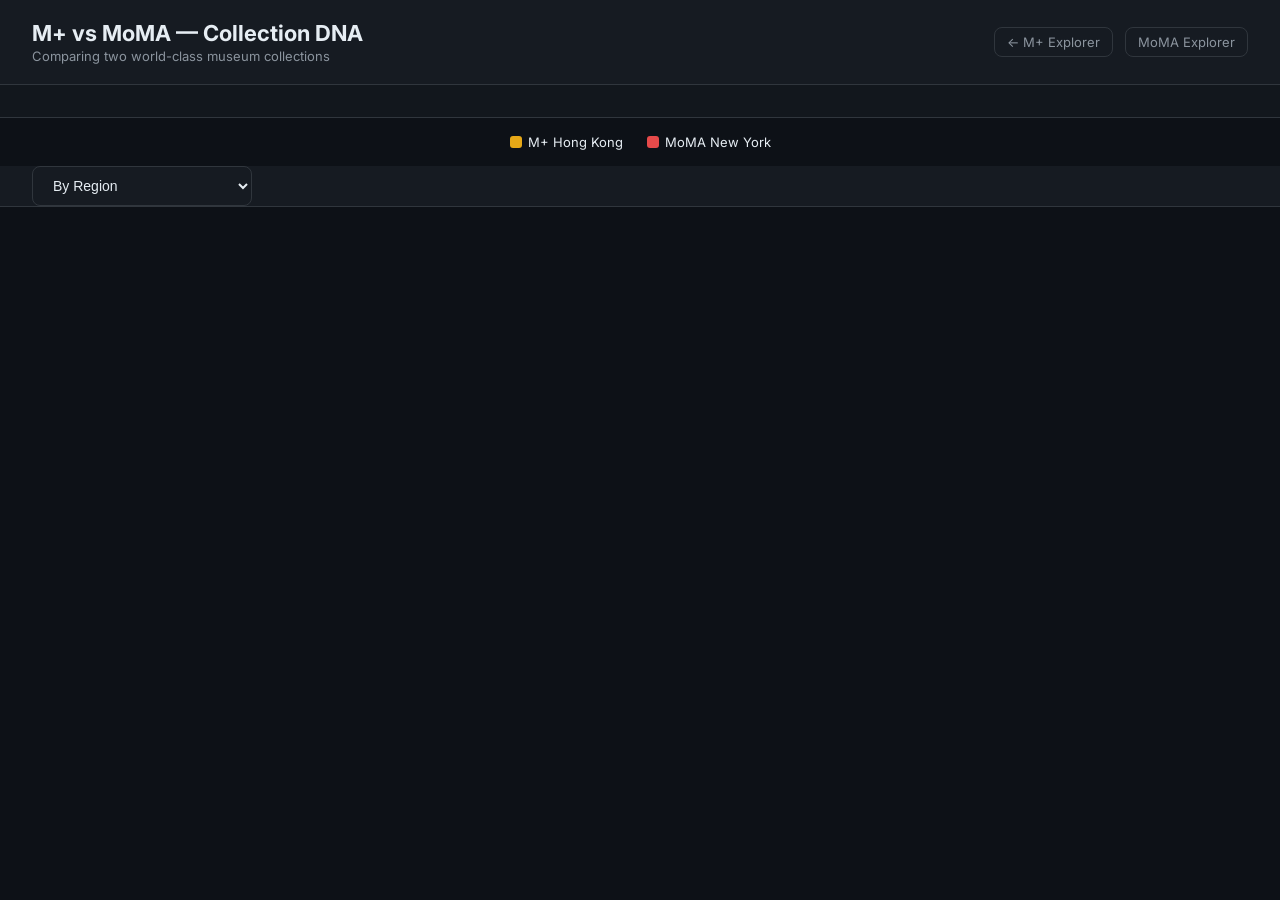
==== compare.html @ 6216d6c4 "Copy of mplus_collection_explorer site code (index, main.js, graph.js, styles, sub-pages)" ====
<!DOCTYPE html>
<html lang="en">
<head>
  <meta charset="UTF-8">
  <meta name="viewport" content="width=device-width, initial-scale=1.0">
  <title>M+ vs MoMA — Collection Comparison</title>
  <link rel="preconnect" href="https://fonts.googleapis.com">
  <link href="https://fonts.googleapis.com/css2?family=Inter:wght@400;500;600;700&display=swap" rel="stylesheet">
  <style>
    :root {
      --bg: #0d1117; --surface: #161b22; --border: #30363d;
      --text: #e6edf3; --muted: #8b949e;
      --mplus: #e6a817; --moma: #e64a4a;
    }
    * { margin:0; padding:0; box-sizing:border-box; }
    body { font-family:'Inter',sans-serif; background:var(--bg); color:var(--text); min-height:100vh; }

    header {
      padding: 20px 32px; display:flex; align-items:center; justify-content:space-between;
      border-bottom: 1px solid var(--border); background: var(--surface);
    }
    header h1 { font-size: 22px; font-weight: 700; }
    header .subtitle { color: var(--muted); font-size: 13px; margin-top: 2px; }
    .nav-links { display:flex; gap:12px; }
    .nav-links a {
      color: var(--muted); text-decoration:none; font-size:13px; padding:6px 12px;
      border:1px solid var(--border); border-radius:8px; transition: all 0.2s;
    }
    .nav-links a:hover { color: var(--text); border-color: var(--muted); }

    .stats-bar {
      display:flex; gap:32px; padding:16px 32px; border-bottom:1px solid var(--border);
      background: rgba(22,27,34,0.6);
    }
    .stat { text-align:center; }
    .stat-value { font-size:28px; font-weight:700; }
    .stat-label { font-size:12px; color:var(--muted); text-transform:uppercase; letter-spacing:0.5px; }
    .stat-mplus .stat-value { color: var(--mplus); }
    .stat-moma .stat-value { color: var(--moma); }

    .tabs {
      display:flex; gap:0; padding:0 32px; border-bottom:1px solid var(--border); background:var(--surface);
    }
    .tab {
      padding:12px 20px; cursor:pointer; font-size:14px; color:var(--muted);
      border-bottom:2px solid transparent; transition: all 0.2s;
    }
    .tab:hover { color:var(--text); }
    .tab.active { color:var(--text); border-bottom-color:var(--mplus); }

    .chart-container { padding:24px 32px; }
    .chart-title { font-size:16px; font-weight:600; margin-bottom:4px; }
    .chart-subtitle { font-size:12px; color:var(--muted); margin-bottom:16px; }
    #sankeyChart, #butterflyChart, #heatmapChart { width:100%; }

    .legend-row { display:flex; gap:24px; justify-content:center; margin:16px 0; }
    .legend-item { display:flex; align-items:center; gap:6px; font-size:13px; }
    .legend-dot { width:12px; height:12px; border-radius:3px; }

    /* Butterfly chart bars */
    .butterfly-row { display:flex; align-items:center; margin:3px 0; height:28px; }
    .butterfly-label { width:90px; text-align:center; font-size:12px; font-weight:500; flex-shrink:0; }
    .butterfly-left { flex:1; display:flex; justify-content:flex-end; }
    .butterfly-right { flex:1; display:flex; justify-content:flex-start; }
    .butterfly-bar { height:22px; border-radius:3px; min-width:2px; transition: width 0.5s; position:relative; }
    .butterfly-bar:hover { opacity:0.8; }
    .butterfly-bar .bar-tooltip {
      display:none; position:absolute; top:-28px; padding:3px 8px; background:#000;
      border-radius:4px; font-size:11px; white-space:nowrap; z-index:10;
    }
    .butterfly-bar:hover .bar-tooltip { display:block; }
    .butterfly-left .bar-tooltip { right:0; }
    .butterfly-right .bar-tooltip { left:0; }
    .butterfly-pct { font-size:10px; color:var(--muted); padding:0 6px; min-width:40px; }
    .butterfly-left .butterfly-pct { text-align:right; }

    /* Heatmap */
    .heatmap-grid { display:grid; grid-template-columns:180px 1fr 1fr; gap:1px; background:var(--border); }
    .heatmap-cell { padding:8px 12px; background:var(--bg); font-size:13px; }
    .heatmap-header { background:var(--surface); font-weight:600; font-size:12px; text-transform:uppercase; }
    .heatmap-bar-cell { position:relative; }
    .heatmap-bar { height:100%; position:absolute; top:0; left:0; opacity:0.3; }
    .heatmap-val { position:relative; z-index:1; }

    @media (max-width: 768px) {
      header { padding:12px 16px; flex-direction:column; gap:8px; }
      .stats-bar { padding:12px 16px; gap:16px; flex-wrap:wrap; }
      .stat-value { font-size:20px; }
      .tabs { padding:0 16px; overflow-x:auto; }
      .chart-container { padding:16px; }
      .butterfly-label { width:70px; font-size:11px; }
    }
  </style>
</head>
<body>
  <header>
    <div>
      <h1>M+ vs MoMA — Collection DNA</h1>
      <div class="subtitle">Comparing two world-class museum collections</div>
    </div>
    <div class="nav-links">
      <a href="./index.html">← M+ Explorer</a>
      <a href="./moma.html">MoMA Explorer</a>
    </div>
  </header>

  <div class="stats-bar" id="statsBar"></div>

  <div class="legend-row">
    <div class="legend-item"><div class="legend-dot" style="background:var(--mplus)"></div>M+ Hong Kong</div>
    <div class="legend-item"><div class="legend-dot" style="background:var(--moma)"></div>MoMA New York</div>
  </div>

  <div class="tabs" id="tabs">
    <select id="viewSelect" style="padding:10px 16px;font-size:14px;background:var(--surface);color:var(--text);border:1px solid var(--border);border-radius:8px;cursor:pointer;min-width:220px">
      <option value="region">By Region</option>
      <option value="nationality">By Country (Top 20)</option>
      <option value="decade">By Decade</option>
      <option value="department">By Department</option>
      <option value="overlap">Artist Overlap Network</option>
    </select>
  </div>

  <div class="chart-container" id="chartArea"></div>

  <script src="https://d3js.org/d3.v7.min.js"></script>
  <script>
let data = null;
const MPLUS = '#e6a817';
const MOMA = '#e64a4a';

async function init() {
  const resp = await fetch('./data/comparison.json?v=' + Date.now());
  data = await resp.json();

  // Stats bar
  const bar = document.getElementById('statsBar');
  bar.innerHTML = `
    <div class="stat stat-mplus"><div class="stat-value">${data.museums.mplus.total.toLocaleString()}</div><div class="stat-label">M+ Artworks</div></div>
    <div class="stat stat-moma"><div class="stat-value">${data.museums.moma.total.toLocaleString()}</div><div class="stat-label">MoMA Artworks</div></div>
    <div class="stat"><div class="stat-value">${(data.museums.moma.total / data.museums.mplus.total).toFixed(1)}×</div><div class="stat-label">Size Ratio</div></div>
  `;

  // Dropdown
  const sel = document.getElementById('viewSelect');
  sel.addEventListener('change', () => renderView(sel.value));

  renderView('region');
}

function renderView(view) {
  const area = document.getElementById('chartArea');

  if (view === 'region') {
    renderButterfly(area, data.region, 'Geographic Regions', 'Share of collection by world region (% of artworks with known nationality)');
  } else if (view === 'nationality') {
    renderButterfly(area, data.nationality, 'Top Nationalities', 'Top 20 artist nationalities — percentage of total collection', 20);
  } else if (view === 'decade') {
    renderButterfly(area, data.decade, 'Artworks by Decade', 'When were the artworks created?');
  } else if (view === 'overlap') {
    renderOverlap(area);
  }
}

function renderButterfly(container, dataset, title, subtitle, limit) {
  // Merge all keys
  let keys = [...new Set([...Object.keys(dataset.mplus), ...Object.keys(dataset.moma)])];
  
  // Sort: by total count desc (or chronologically for decades)
  if (keys[0] && keys[0].match(/^\d{4}s$/)) {
    keys.sort();
  } else {
    keys.sort((a,b) => ((dataset.mplus[b]||0)+(dataset.moma[b]||0)) - ((dataset.mplus[a]||0)+(dataset.moma[a]||0)));
  }
  if (limit) keys = keys.slice(0, limit);

  const mpTotal = Object.values(dataset.mplus).reduce((a,b)=>a+b, 0);
  const moTotal = Object.values(dataset.moma).reduce((a,b)=>a+b, 0);
  const maxPct = Math.max(...keys.map(k => Math.max((dataset.mplus[k]||0)/mpTotal, (dataset.moma[k]||0)/moTotal)));

  let html = `<div class="chart-title">${title}</div><div class="chart-subtitle">${subtitle}</div>`;
  html += '<div style="display:flex;gap:8px;margin-bottom:8px;font-size:11px;color:var(--muted)"><div style="flex:1;text-align:right">← M+</div><div style="width:90px"></div><div style="flex:1">MoMA →</div></div>';

  keys.forEach(k => {
    const mpVal = dataset.mplus[k] || 0;
    const moVal = dataset.moma[k] || 0;
    const mpPct = mpTotal ? (mpVal / mpTotal * 100) : 0;
    const moPct = moTotal ? (moVal / moTotal * 100) : 0;
    const mpW = maxPct ? (mpPct / (maxPct * 100) * 100) : 0;
    const moW = maxPct ? (moPct / (maxPct * 100) * 100) : 0;

    html += `<div class="butterfly-row">
      <div class="butterfly-left">
        <span class="butterfly-pct">${mpVal > 0 ? mpPct.toFixed(1)+'%' : ''}</span>
        <div class="butterfly-bar" style="width:${mpW}%;background:${MPLUS}">
          <span class="bar-tooltip">${k}: ${mpVal.toLocaleString()} (${mpPct.toFixed(1)}%)</span>
        </div>
      </div>
      <div class="butterfly-label">${k}</div>
      <div class="butterfly-right">
        <div class="butterfly-bar" style="width:${moW}%;background:${MOMA}">
          <span class="bar-tooltip">${k}: ${moVal.toLocaleString()} (${moPct.toFixed(1)}%)</span>
        </div>
        <span class="butterfly-pct">${moVal > 0 ? moPct.toFixed(1)+'%' : ''}</span>
      </div>
    </div>`;
  });

  container.innerHTML = html;
}

function renderHeatmap(container, deptData, catData, title) {
  // Show both museums' departments side by side
  const allDepts = [...new Set([...Object.keys(deptData.mplus), ...Object.keys(deptData.moma)])];
  const mpTotal = data.museums.mplus.total;
  const moTotal = data.museums.moma.total;

  let html = `<div class="chart-title">${title}</div>
    <div class="chart-subtitle">Department/Area breakdown — absolute count and % of total</div>
    <div style="margin-top:16px">
    <h3 style="font-size:14px;margin-bottom:8px;color:${MPLUS}">M+ Areas</h3>`;

  const mpDepts = Object.entries(deptData.mplus).sort((a,b)=>b[1]-a[1]);
  const maxMp = mpDepts[0]?.[1] || 1;
  mpDepts.forEach(([name, count]) => {
    const pct = (count/mpTotal*100).toFixed(1);
    const w = (count/maxMp*100);
    html += `<div style="display:flex;align-items:center;margin:4px 0;gap:8px">
      <div style="width:200px;font-size:13px;text-align:right">${name}</div>
      <div style="flex:1;position:relative;height:24px;background:rgba(255,255,255,0.03);border-radius:4px;overflow:hidden">
        <div style="width:${w}%;height:100%;background:${MPLUS};opacity:0.4;border-radius:4px"></div>
        <span style="position:absolute;left:8px;top:3px;font-size:12px">${count.toLocaleString()} (${pct}%)</span>
      </div>
    </div>`;
  });

  html += `<h3 style="font-size:14px;margin:16px 0 8px;color:${MOMA}">MoMA Departments</h3>`;
  const moDepts = Object.entries(deptData.moma).sort((a,b)=>b[1]-a[1]);
  const maxMo = moDepts[0]?.[1] || 1;
  moDepts.forEach(([name, count]) => {
    const pct = (count/moTotal*100).toFixed(1);
    const w = (count/maxMo*100);
    html += `<div style="display:flex;align-items:center;margin:4px 0;gap:8px">
      <div style="width:200px;font-size:13px;text-align:right">${name}</div>
      <div style="flex:1;position:relative;height:24px;background:rgba(255,255,255,0.03);border-radius:4px;overflow:hidden">
        <div style="width:${w}%;height:100%;background:${MOMA};opacity:0.4;border-radius:4px"></div>
        <span style="position:absolute;left:8px;top:3px;font-size:12px">${count.toLocaleString()} (${pct}%)</span>
      </div>
    </div>`;
  });

  html += '</div>';
  container.innerHTML = html;
}

let overlapData = null;
async function renderOverlap(container) {
  if (!overlapData) {
    container.innerHTML = '<div class="chart-title">Loading overlap data...</div>';
    const resp = await fetch('./data/overlap.json?v=' + Date.now());
    overlapData = await resp.json();
  }
  const s = overlapData.stats;
  const artists = overlapData.artists;

  // Venn diagram + force network
  let html = `<div class="chart-title">Artist Overlap</div>
    <div class="chart-subtitle">${s.both} artists appear in both collections</div>
    <svg id="vennSvg" width="100%" height="280" style="margin:8px 0"></svg>
    <div class="chart-title" style="font-size:14px;margin-top:16px">Overlap Network — Top 80 Shared Artists</div>
    <div class="chart-subtitle">Node size = total works across both museums. Color = collection bias.</div>
    <svg id="overlapSvg" width="100%" height="500" style="background:rgba(0,0,0,0.2);border-radius:12px"></svg>
    <div id="overlapTooltip" style="position:fixed;display:none;padding:8px 12px;background:#000;border:1px solid var(--border);border-radius:6px;font-size:12px;pointer-events:none;z-index:100"></div>
    <div style="margin-top:16px">
      <div class="chart-title" style="font-size:14px">Top 30 Shared Artists</div>
      <div id="overlapList"></div>
    </div>`;
  container.innerHTML = html;

  // Draw Venn diagram
  const vSvg = d3.select('#vennSvg');
  const vW = vSvg.node().getBoundingClientRect().width;
  const vH = 280;
  vSvg.attr('width', vW);
  const cx = vW / 2, cy = vH / 2;
  const rMplus = 90, rMoma = 110, overlap = 50; // circle overlap distance

  // M+ circle (left)
  vSvg.append('circle').attr('cx', cx - overlap).attr('cy', cy).attr('r', rMplus)
    .attr('fill', MPLUS).attr('fill-opacity', 0.2).attr('stroke', MPLUS).attr('stroke-width', 2);
  // MoMA circle (right)
  vSvg.append('circle').attr('cx', cx + overlap).attr('cy', cy).attr('r', rMoma)
    .attr('fill', MOMA).attr('fill-opacity', 0.2).attr('stroke', MOMA).attr('stroke-width', 2);

  // Labels
  vSvg.append('text').attr('x', cx - overlap - 40).attr('y', cy - 10)
    .attr('text-anchor', 'middle').attr('fill', MPLUS).attr('font-size', '28px').attr('font-weight', '700')
    .text(s.mplusOnly.toLocaleString());
  vSvg.append('text').attr('x', cx - overlap - 40).attr('y', cy + 14)
    .attr('text-anchor', 'middle').attr('fill', '#ccc').attr('font-size', '12px')
    .text('M+ only');

  vSvg.append('text').attr('x', cx).attr('y', cy - 10)
    .attr('text-anchor', 'middle').attr('fill', '#c084fc').attr('font-size', '28px').attr('font-weight', '700')
    .text(s.both);
  vSvg.append('text').attr('x', cx).attr('y', cy + 14)
    .attr('text-anchor', 'middle').attr('fill', '#ccc').attr('font-size', '12px')
    .text('Both');

  vSvg.append('text').attr('x', cx + overlap + 40).attr('y', cy - 10)
    .attr('text-anchor', 'middle').attr('fill', MOMA).attr('font-size', '28px').attr('font-weight', '700')
    .text(s.momaOnly.toLocaleString());
  vSvg.append('text').attr('x', cx + overlap + 40).attr('y', cy + 14)
    .attr('text-anchor', 'middle').attr('fill', '#ccc').attr('font-size', '12px')
    .text('MoMA only');

  // Museum name labels
  vSvg.append('text').attr('x', cx - overlap - 40).attr('y', cy + rMplus + 24)
    .attr('text-anchor', 'middle').attr('fill', MPLUS).attr('font-size', '14px').attr('font-weight', '600')
    .text('M+ Hong Kong');
  vSvg.append('text').attr('x', cx + overlap + 40).attr('y', cy + rMoma + 24)
    .attr('text-anchor', 'middle').attr('fill', MOMA).attr('font-size', '14px').attr('font-weight', '600')
    .text('MoMA New York');

  // Force network of top 80 overlap artists
  const top = artists.slice(0, 80);
  const svg = d3.select('#overlapSvg');
  const w = svg.node().getBoundingClientRect().width;
  const h = 500;
  svg.attr('width', w);
  const g = svg.append('g');
  svg.call(d3.zoom().scaleExtent([0.3,5]).on('zoom', e => g.attr('transform', e.transform)));

  // Nodes = artists, sized by total works
  const maxTotal = d3.max(top, d => d.total);
  const r = d3.scaleSqrt().domain([1, maxTotal]).range([4, 30]);
  const nodes = top.map(a => ({...a, radius: r(a.total)}));

  // Color by bias: gold=M+ heavy, red=MoMA heavy, purple=balanced
  function biasColor(a) {
    const ratio = a.mplus / (a.mplus + a.moma);
    if (ratio > 0.6) return '#e6a817';
    if (ratio < 0.4) return '#e64a4a';
    return '#c084fc';
  }

  // Links between artists that share nationality
  const links = [];
  for (let i=0; i<nodes.length; i++) {
    for (let j=i+1; j<nodes.length; j++) {
      if (nodes[i].nat && nodes[i].nat === nodes[j].nat && nodes[i].nat !== '') {
        links.push({source:i, target:j});
      }
    }
  }

  const sim = d3.forceSimulation(nodes)
    .force('charge', d3.forceManyBody().strength(-80))
    .force('center', d3.forceCenter(w/2, h/2))
    .force('collision', d3.forceCollide(d => d.radius + 6))
    .force('link', d3.forceLink(links).distance(60).strength(0.1));

  const link = g.append('g').selectAll('line').data(links).join('line')
    .attr('stroke','rgba(255,255,255,0.05)').attr('stroke-width',1);

  const tip = document.getElementById('overlapTooltip');
  const node = g.append('g').selectAll('circle').data(nodes).join('circle')
    .attr('r', d => d.radius)
    .attr('fill', d => biasColor(d))
    .attr('fill-opacity', 0.8)
    .attr('stroke', 'rgba(255,255,255,0.2)').attr('stroke-width', 1)
    .attr('cursor', 'pointer')
    .on('mouseover', (e,d) => {
      tip.style.display='block'; tip.style.left=(e.pageX+12)+'px'; tip.style.top=(e.pageY-10)+'px';
      tip.innerHTML=`<strong>${d.name}</strong><br>M+: ${d.mplus} · MoMA: ${d.moma}<br>${d.nat||'Unknown'}`;
    })
    .on('mousemove', e => { tip.style.left=(e.pageX+12)+'px'; tip.style.top=(e.pageY-10)+'px'; })
    .on('mouseout', () => { tip.style.display='none'; })
    .call(d3.drag()
      .on('start',(e,d)=>{if(!e.active)sim.alphaTarget(0.3).restart();d.fx=d.x;d.fy=d.y;})
      .on('drag',(e,d)=>{d.fx=e.x;d.fy=e.y;})
      .on('end',(e,d)=>{if(!e.active)sim.alphaTarget(0);d.fx=null;d.fy=null;}));

  const label = g.append('g').selectAll('text').data(nodes.filter(d=>d.radius>10)).join('text')
    .text(d => d.name.length > 20 ? d.name.slice(0,18)+'…' : d.name)
    .attr('text-anchor','middle').attr('dy', d => d.radius+12)
    .attr('fill','#aaa').attr('font-size','10px').attr('pointer-events','none');

  sim.on('tick', () => {
    link.attr('x1',d=>d.source.x).attr('y1',d=>d.source.y).attr('x2',d=>d.target.x).attr('y2',d=>d.target.y);
    node.attr('cx',d=>d.x).attr('cy',d=>d.y);
    label.attr('x',d=>d.x).attr('y',d=>d.y);
  });

  // List top 30
  const list = document.getElementById('overlapList');
  artists.slice(0,30).forEach(a => {
    const total = a.mplus + a.moma;
    const mpPct = (a.mplus/total*100).toFixed(0);
    const moPct = (a.moma/total*100).toFixed(0);
    const row = document.createElement('div');
    row.style.cssText = 'display:flex;align-items:center;margin:4px 0;gap:8px';
    row.innerHTML = `<div style="width:220px;font-size:13px;text-align:right;white-space:nowrap;overflow:hidden;text-overflow:ellipsis;display:flex;align-items:center;justify-content:flex-end;gap:6px">
        <span>${a.name}</span>
        ${a.mplusUrl ? `<a href="${a.mplusUrl}" target="_blank" title="View on M+" style="color:${MPLUS};font-size:10px;text-decoration:none;flex-shrink:0">M+</a>` : ''}
        ${a.momaUrl ? `<a href="${a.momaUrl}" target="_blank" title="View on MoMA" style="color:${MOMA};font-size:10px;text-decoration:none;flex-shrink:0">MoMA</a>` : ''}
      </div>
      <div style="flex:1;display:flex;height:20px;border-radius:4px;overflow:hidden;background:rgba(255,255,255,0.05)">
        <div style="width:${mpPct}%;background:${MPLUS};opacity:0.6"></div>
        <div style="width:${moPct}%;background:${MOMA};opacity:0.6"></div>
      </div>
      <div style="font-size:11px;color:var(--muted);min-width:120px">${a.mplus} M+ · ${a.moma} MoMA</div>`;
    list.appendChild(row);
  });

  // Legend for network colors
  const legendHtml = document.createElement('div');
  legendHtml.style.cssText = 'display:flex;gap:16px;justify-content:center;margin:12px 0;font-size:12px';
  legendHtml.innerHTML = `<span style="display:flex;align-items:center;gap:4px"><span style="width:10px;height:10px;border-radius:50%;background:#e6a817"></span>M+ heavy</span>
    <span style="display:flex;align-items:center;gap:4px"><span style="width:10px;height:10px;border-radius:50%;background:#c084fc"></span>Balanced</span>
    <span style="display:flex;align-items:center;gap:4px"><span style="width:10px;height:10px;border-radius:50%;background:#e64a4a"></span>MoMA heavy</span>`;
  svg.node().parentNode.insertBefore(legendHtml, svg.node().nextSibling);
}

document.addEventListener('DOMContentLoaded', init);
  </script>
</body>
</html>
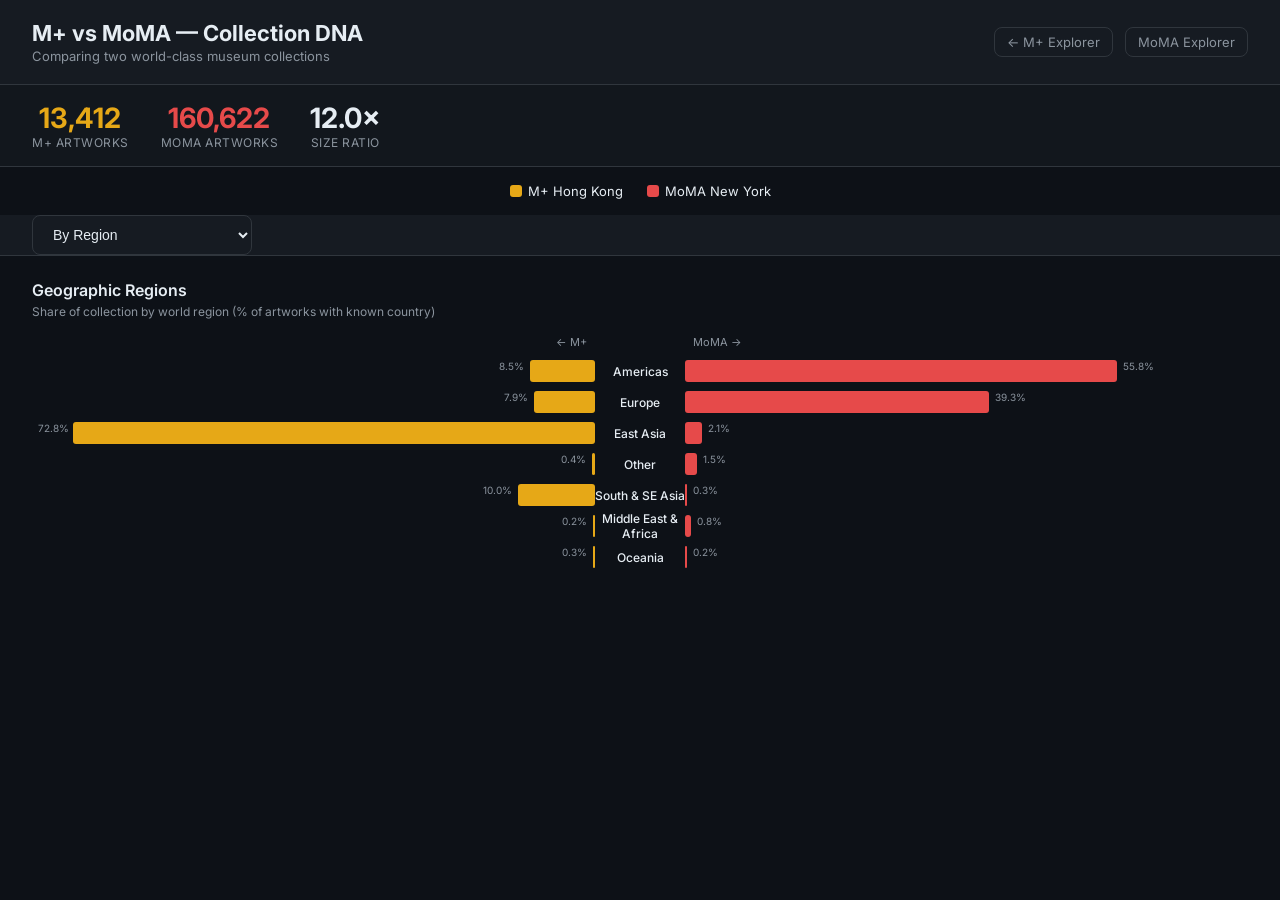
==== commit 034181b7: "Rename Nationality to Country throughout (code) and hide the area/Sigg/Pulse/Compare toolbar (archiv" ====
--- a/compare.html
+++ b/compare.html
@@ -114,7 +114,7 @@
   <div class="tabs" id="tabs">
     <select id="viewSelect" style="padding:10px 16px;font-size:14px;background:var(--surface);color:var(--text);border:1px solid var(--border);border-radius:8px;cursor:pointer;min-width:220px">
       <option value="region">By Region</option>
-      <option value="nationality">By Country (Top 20)</option>
+      <option value="country">By Country (Top 20)</option>
       <option value="decade">By Decade</option>
       <option value="department">By Department</option>
       <option value="overlap">Artist Overlap Network</option>
@@ -152,9 +152,9 @@
   const area = document.getElementById('chartArea');
 
   if (view === 'region') {
-    renderButterfly(area, data.region, 'Geographic Regions', 'Share of collection by world region (% of artworks with known nationality)');
-  } else if (view === 'nationality') {
-    renderButterfly(area, data.nationality, 'Top Nationalities', 'Top 20 artist nationalities — percentage of total collection', 20);
+    renderButterfly(area, data.region, 'Geographic Regions', 'Share of collection by world region (% of artworks with known country)');
+  } else if (view === 'country') {
+    renderButterfly(area, data.country, 'Top Countries', 'Top 20 artist countries — percentage of total collection', 20);
   } else if (view === 'decade') {
     renderButterfly(area, data.decade, 'Artworks by Decade', 'When were the artworks created?');
   } else if (view === 'overlap') {
@@ -344,7 +344,7 @@
     return '#c084fc';
   }
 
-  // Links between artists that share nationality
+  // Links between artists that share country
   const links = [];
   for (let i=0; i<nodes.length; i++) {
     for (let j=i+1; j<nodes.length; j++) {
